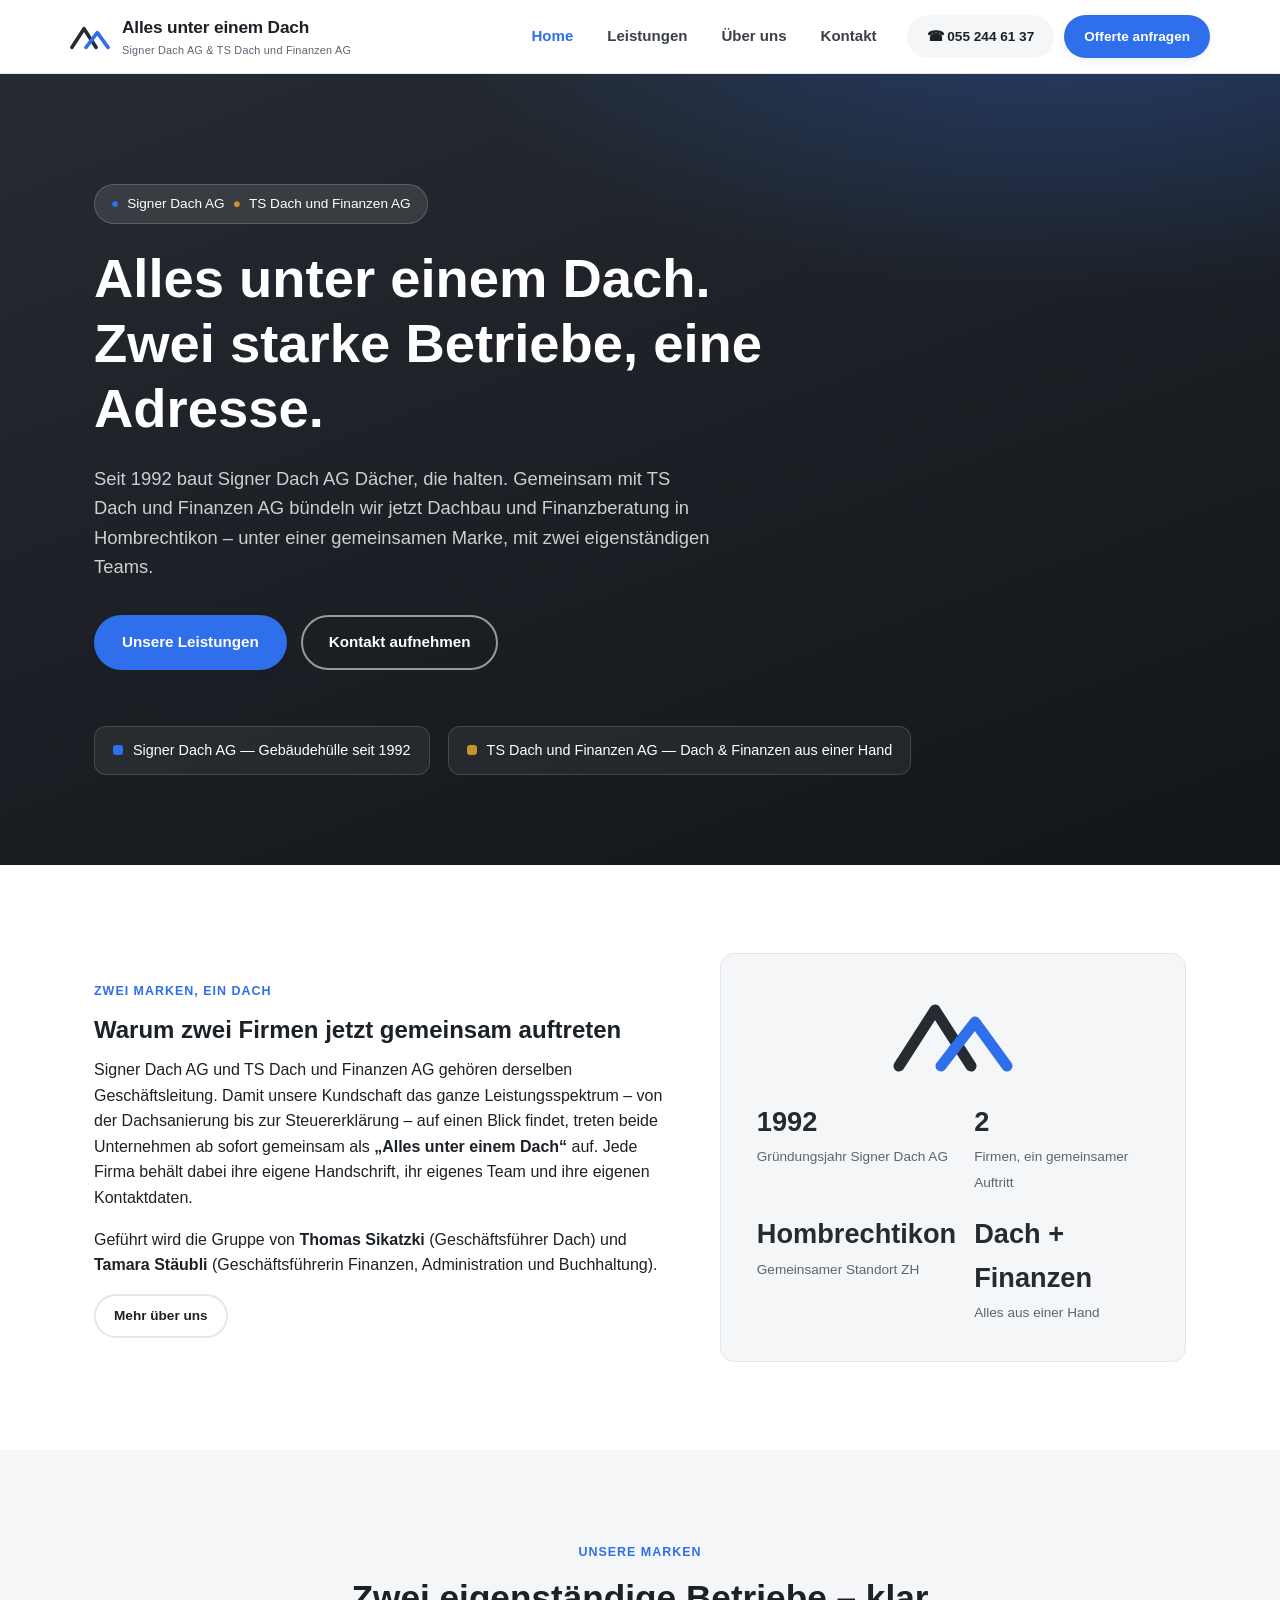
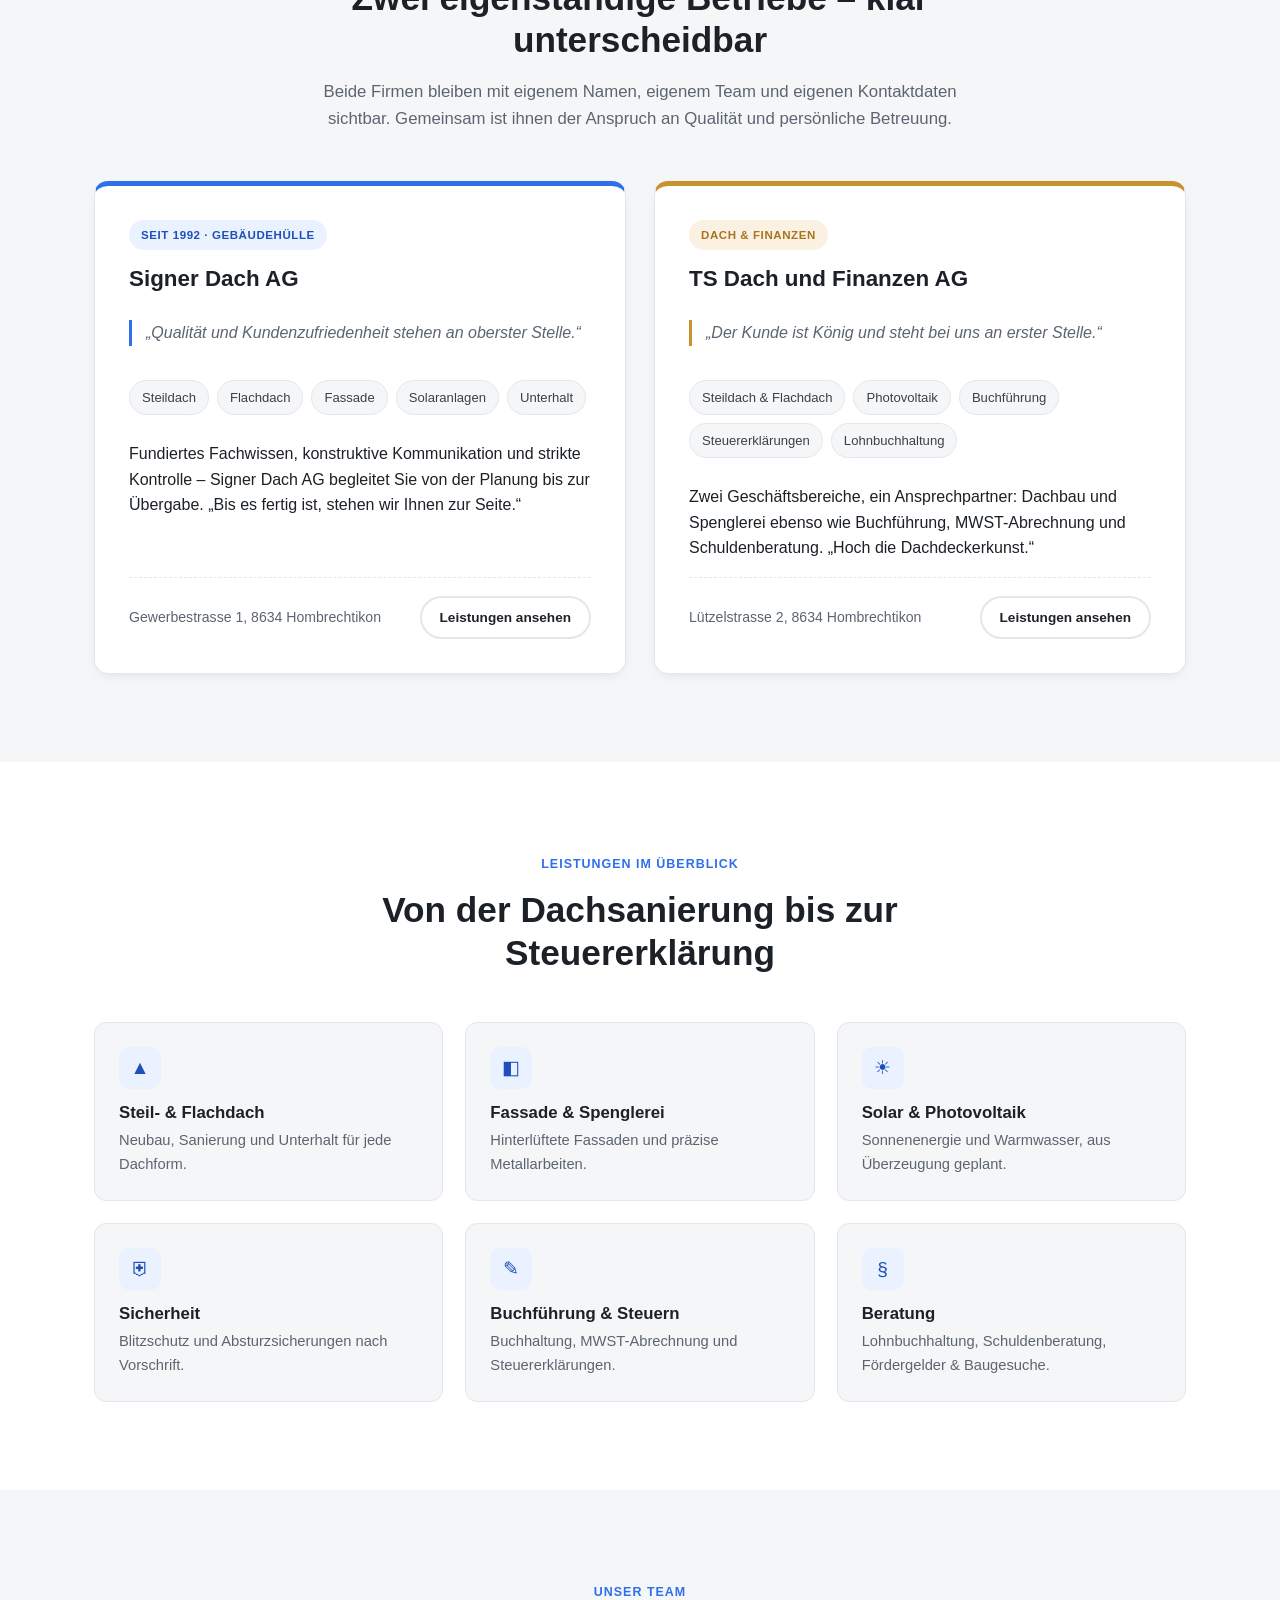
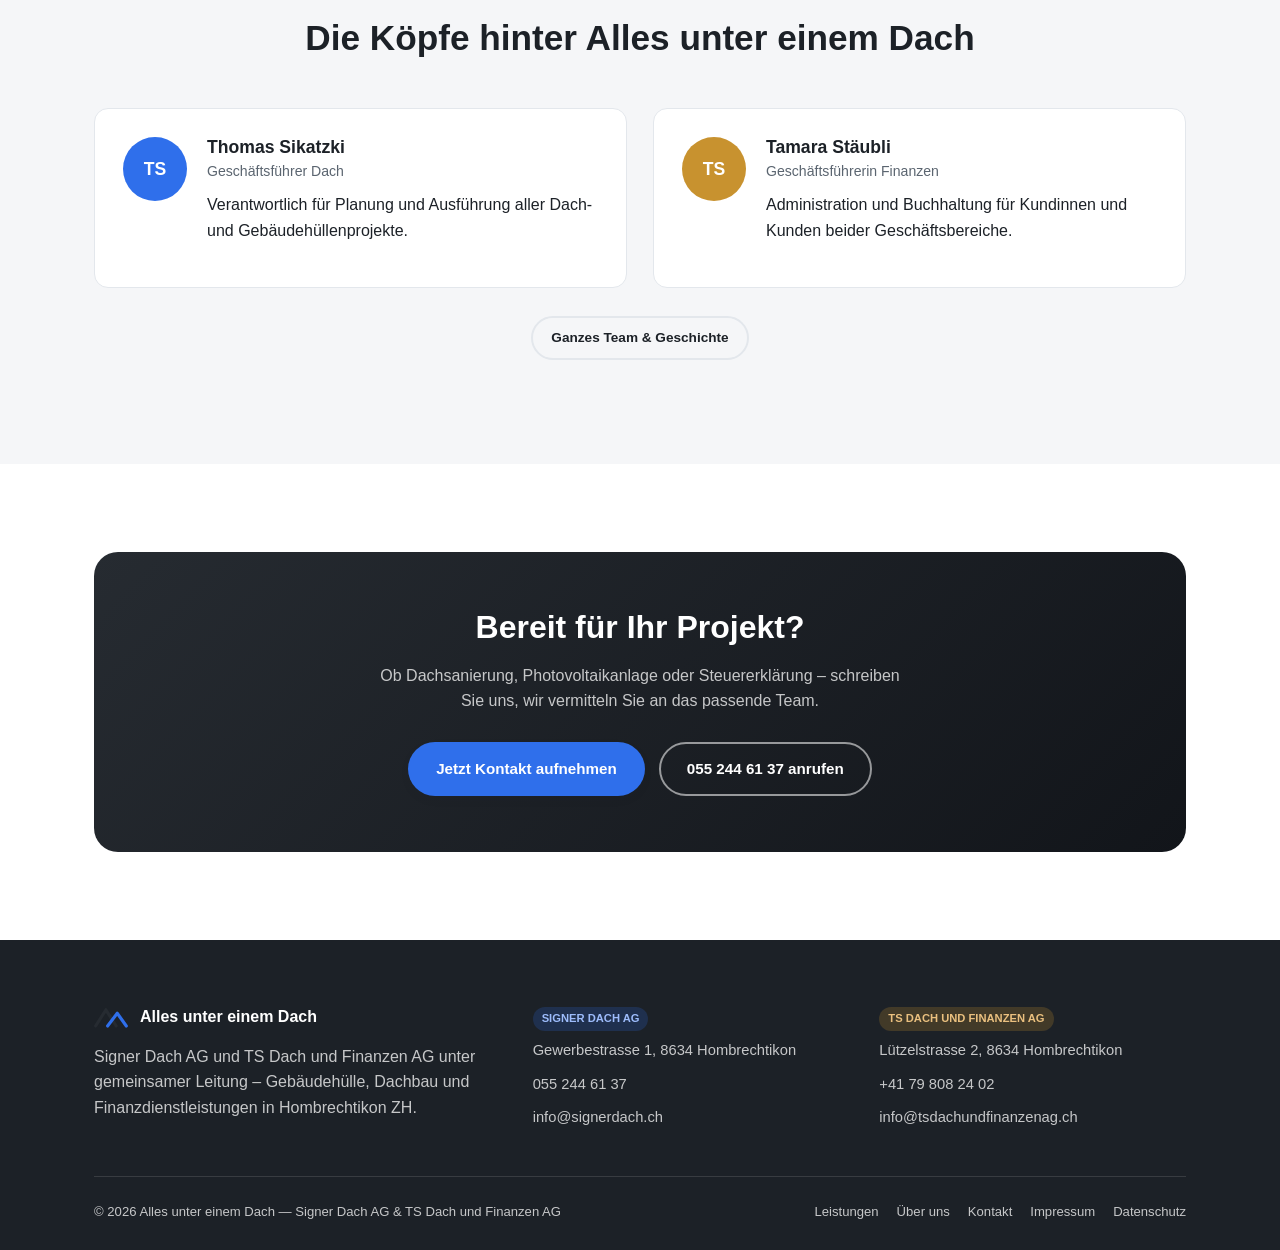
==== index.html @ af62ad4d "Initial commit: static site with Render deployment config Add render.yaml blueprint for one-click Re" ====
<!DOCTYPE html>
<html lang="de">
<head>
<meta charset="UTF-8">
<meta name="viewport" content="width=device-width, initial-scale=1.0">
<title>Alles unter einem Dach | Signer Dach AG &amp; TS Dach und Finanzen AG</title>
<meta name="description" content="Alles unter einem Dach vereint Signer Dach AG und TS Dach und Finanzen AG: Ihre Spezialisten für Gebäudehülle, Dachbau und Finanzdienstleistungen in Hombrechtikon – aus einer Hand.">
<link rel="icon" type="image/svg+xml" href="assets/logo.svg">
<link rel="stylesheet" href="css/style.css">
</head>
<body>

<header class="site-header">
  <div class="container header-inner">
    <a href="index.html" class="brand">
      <img src="assets/logo.svg" alt="Alles unter einem Dach Logo">
      <span>Alles unter einem Dach
        <small>Signer Dach AG &amp; TS Dach und Finanzen AG</small>
      </span>
    </a>
    <nav class="main-nav">
      <a href="index.html" class="active">Home</a>
      <a href="leistungen.html">Leistungen</a>
      <a href="ueber-uns.html">Über uns</a>
      <a href="kontakt.html">Kontakt</a>
    </nav>
    <div class="header-actions">
      <a href="tel:+41552446137" class="btn btn-ghost btn-sm">☎ 055 244 61 37</a>
      <a href="kontakt.html" class="btn btn-primary btn-sm">Offerte anfragen</a>
      <button class="nav-toggle" aria-label="Menü öffnen" aria-expanded="false">
        <span></span><span></span><span></span>
      </button>
    </div>
  </div>
</header>

<section class="hero">
  <div class="container">
    <div class="hero-tag"><span class="dot-blue">●</span> Signer Dach AG <span class="dot-gold">●</span> TS Dach und Finanzen AG</div>
    <h1>Alles unter einem Dach.<br>Zwei starke Betriebe, eine Adresse.</h1>
    <p class="lead">Seit 1992 baut Signer Dach AG Dächer, die halten. Gemeinsam mit TS Dach und Finanzen AG bündeln wir jetzt Dachbau und Finanzberatung in Hombrechtikon – unter einer gemeinsamen Marke, mit zwei eigenständigen Teams.</p>
    <div class="hero-actions">
      <a href="leistungen.html" class="btn btn-primary">Unsere Leistungen</a>
      <a href="kontakt.html" class="btn btn-outline">Kontakt aufnehmen</a>
    </div>
    <div class="hero-brandbar">
      <div class="chip"><span class="swatch swatch-blue"></span> Signer Dach AG — Gebäudehülle seit 1992</div>
      <div class="chip"><span class="swatch swatch-gold"></span> TS Dach und Finanzen AG — Dach &amp; Finanzen aus einer Hand</div>
    </div>
  </div>
</section>

<section>
  <div class="container">
    <div class="story">
      <div>
        <span class="eyebrow">Zwei Marken, ein Dach</span>
        <h2>Warum zwei Firmen jetzt gemeinsam auftreten</h2>
        <p>Signer Dach AG und TS Dach und Finanzen AG gehören derselben Geschäftsleitung. Damit unsere Kundschaft das ganze Leistungsspektrum – von der Dachsanierung bis zur Steuererklärung – auf einen Blick findet, treten beide Unternehmen ab sofort gemeinsam als <strong>„Alles unter einem Dach“</strong> auf. Jede Firma behält dabei ihre eigene Handschrift, ihr eigenes Team und ihre eigenen Kontaktdaten.</p>
        <p>Geführt wird die Gruppe von <strong>Thomas Sikatzki</strong> (Geschäftsführer Dach) und <strong>Tamara Stäubli</strong> (Geschäftsführerin Finanzen, Administration und Buchhaltung).</p>
        <a href="ueber-uns.html" class="btn btn-outline-dark btn-sm">Mehr über uns</a>
      </div>
      <div class="story-figure">
        <img src="assets/logo.svg" alt="" class="merge-mark">
        <div class="story-stats">
          <div class="stat"><b>1992</b><span>Gründungsjahr Signer Dach AG</span></div>
          <div class="stat"><b>2</b><span>Firmen, ein gemeinsamer Auftritt</span></div>
          <div class="stat"><b>Hombrechtikon</b><span>Gemeinsamer Standort ZH</span></div>
          <div class="stat"><b>Dach + Finanzen</b><span>Alles aus einer Hand</span></div>
        </div>
      </div>
    </div>
  </div>
</section>

<section class="bg-soft">
  <div class="container">
    <div class="section-head center">
      <span class="eyebrow">Unsere Marken</span>
      <h2>Zwei eigenständige Betriebe – klar unterscheidbar</h2>
      <p>Beide Firmen bleiben mit eigenem Namen, eigenem Team und eigenen Kontaktdaten sichtbar. Gemeinsam ist ihnen der Anspruch an Qualität und persönliche Betreuung.</p>
    </div>
    <div class="brand-grid">
      <div class="brand-card">
        <span class="badge">Seit 1992 · Gebäudehülle</span>
        <h3>Signer Dach AG</h3>
        <p class="quote">„Qualität und Kundenzufriedenheit stehen an oberster Stelle.“</p>
        <ul class="tags">
          <li>Steildach</li><li>Flachdach</li><li>Fassade</li><li>Solaranlagen</li><li>Unterhalt</li>
        </ul>
        <p>Fundiertes Fachwissen, konstruktive Kommunikation und strikte Kontrolle – Signer Dach AG begleitet Sie von der Planung bis zur Übergabe. „Bis es fertig ist, stehen wir Ihnen zur Seite.“</p>
        <div class="card-footer">
          <span>Gewerbestrasse 1, 8634 Hombrechtikon</span>
          <a href="leistungen.html#signerdach" class="btn btn-outline-dark btn-sm">Leistungen ansehen</a>
        </div>
      </div>
      <div class="brand-card gold">
        <span class="badge">Dach &amp; Finanzen</span>
        <h3>TS Dach und Finanzen AG</h3>
        <p class="quote">„Der Kunde ist König und steht bei uns an erster Stelle.“</p>
        <ul class="tags">
          <li>Steildach &amp; Flachdach</li><li>Photovoltaik</li><li>Buchführung</li><li>Steuererklärungen</li><li>Lohnbuchhaltung</li>
        </ul>
        <p>Zwei Geschäftsbereiche, ein Ansprechpartner: Dachbau und Spenglerei ebenso wie Buchführung, MWST-Abrechnung und Schuldenberatung. „Hoch die Dachdeckerkunst.“</p>
        <div class="card-footer">
          <span>Lützelstrasse 2, 8634 Hombrechtikon</span>
          <a href="leistungen.html#tsdach" class="btn btn-outline-dark btn-sm">Leistungen ansehen</a>
        </div>
      </div>
    </div>
  </div>
</section>

<section>
  <div class="container">
    <div class="section-head center">
      <span class="eyebrow">Leistungen im Überblick</span>
      <h2>Von der Dachsanierung bis zur Steuererklärung</h2>
    </div>
    <div class="service-grid">
      <div class="service-card"><div class="icon">▲</div><h4>Steil- &amp; Flachdach</h4><p>Neubau, Sanierung und Unterhalt für jede Dachform.</p></div>
      <div class="service-card"><div class="icon">◧</div><h4>Fassade &amp; Spenglerei</h4><p>Hinterlüftete Fassaden und präzise Metallarbeiten.</p></div>
      <div class="service-card"><div class="icon">☀</div><h4>Solar &amp; Photovoltaik</h4><p>Sonnenenergie und Warmwasser, aus Überzeugung geplant.</p></div>
      <div class="service-card"><div class="icon">⛨</div><h4>Sicherheit</h4><p>Blitzschutz und Absturzsicherungen nach Vorschrift.</p></div>
      <div class="service-card"><div class="icon">✎</div><h4>Buchführung &amp; Steuern</h4><p>Buchhaltung, MWST-Abrechnung und Steuererklärungen.</p></div>
      <div class="service-card"><div class="icon">§</div><h4>Beratung</h4><p>Lohnbuchhaltung, Schuldenberatung, Fördergelder &amp; Baugesuche.</p></div>
    </div>
  </div>
</section>

<section class="bg-soft">
  <div class="container">
    <div class="section-head center">
      <span class="eyebrow">Unser Team</span>
      <h2>Die Köpfe hinter Alles unter einem Dach</h2>
    </div>
    <div class="team-grid">
      <div class="team-card">
        <div class="avatar">TS</div>
        <div>
          <h4>Thomas Sikatzki</h4>
          <span class="role">Geschäftsführer Dach</span>
          <p>Verantwortlich für Planung und Ausführung aller Dach- und Gebäudehüllenprojekte.</p>
        </div>
      </div>
      <div class="team-card gold">
        <div class="avatar">TS</div>
        <div>
          <h4>Tamara Stäubli</h4>
          <span class="role">Geschäftsführerin Finanzen</span>
          <p>Administration und Buchhaltung für Kundinnen und Kunden beider Geschäftsbereiche.</p>
        </div>
      </div>
    </div>
    <p style="text-align:center; margin-top:28px;"><a href="ueber-uns.html" class="btn btn-outline-dark btn-sm">Ganzes Team &amp; Geschichte</a></p>
  </div>
</section>

<section>
  <div class="container">
    <div class="cta-band">
      <h2>Bereit für Ihr Projekt?</h2>
      <p>Ob Dachsanierung, Photovoltaikanlage oder Steuererklärung – schreiben Sie uns, wir vermitteln Sie an das passende Team.</p>
      <div class="btn-row">
        <a href="kontakt.html" class="btn btn-primary">Jetzt Kontakt aufnehmen</a>
        <a href="tel:+41552446137" class="btn btn-outline">055 244 61 37 anrufen</a>
      </div>
    </div>
  </div>
</section>

<footer class="site-footer">
  <div class="container">
    <div class="footer-grid">
      <div>
        <div class="footer-brand"><img src="assets/logo.svg" alt=""> Alles unter einem Dach</div>
        <p>Signer Dach AG und TS Dach und Finanzen AG unter gemeinsamer Leitung – Gebäudehülle, Dachbau und Finanzdienstleistungen in Hombrechtikon ZH.</p>
      </div>
      <div class="footer-col">
        <span class="tag blue">Signer Dach AG</span>
        <ul>
          <li>Gewerbestrasse 1, 8634 Hombrechtikon</li>
          <li><a href="tel:+41552446137">055 244 61 37</a></li>
          <li><a href="mailto:info@signerdach.ch">info@signerdach.ch</a></li>
        </ul>
      </div>
      <div class="footer-col">
        <span class="tag gold">TS Dach und Finanzen AG</span>
        <ul>
          <li>Lützelstrasse 2, 8634 Hombrechtikon</li>
          <li><a href="tel:+41798082402">+41 79 808 24 02</a></li>
          <li><a href="mailto:info@tsdachundfinanzenag.ch">info@tsdachundfinanzenag.ch</a></li>
        </ul>
      </div>
    </div>
    <div class="footer-bottom">
      <span>&copy; <span id="year"></span> Alles unter einem Dach — Signer Dach AG &amp; TS Dach und Finanzen AG</span>
      <ul>
        <li><a href="leistungen.html">Leistungen</a></li>
        <li><a href="ueber-uns.html">Über uns</a></li>
        <li><a href="kontakt.html">Kontakt</a></li>
        <li><a href="impressum.html">Impressum</a></li>
        <li><a href="datenschutz.html">Datenschutz</a></li>
      </ul>
    </div>
  </div>
</footer>

<script src="js/main.js"></script>
</body>
</html>
---- css/style.css ----
/* ==========================================================================
   Alles unter einem Dach – gemeinsames Stylesheet
   Marken: Signer Dach AG (Blau) · TS Dach und Finanzen AG (Gold)
   ========================================================================== */

:root {
  --ink: #1c2127;
  --charcoal: #262b31;
  --charcoal-soft: #3a4048;
  --blue: #2f6feb;
  --blue-dark: #1f4fb8;
  --blue-tint: #eaf1ff;
  --gold: #c8922f;
  --gold-dark: #a8741e;
  --gold-tint: #fbf1e2;
  --bg: #ffffff;
  --bg-soft: #f5f6f8;
  --bg-charcoal: #1c2127;
  --border: #e3e7ec;
  --muted: #5b6570;
  --muted-light: #8991a0;
  --radius: 14px;
  --shadow: 0 10px 30px -12px rgba(28, 33, 39, 0.18);
  --shadow-sm: 0 4px 14px -6px rgba(28, 33, 39, 0.15);
  --max: 1140px;
  --font: "Segoe UI", "Helvetica Neue", Arial, "Noto Sans", sans-serif;
}

* { box-sizing: border-box; }

html { scroll-behavior: smooth; }

body {
  margin: 0;
  font-family: var(--font);
  color: var(--ink);
  background: var(--bg);
  line-height: 1.6;
  -webkit-font-smoothing: antialiased;
}

img, svg { max-width: 100%; display: block; }

a { color: inherit; text-decoration: none; }

h1, h2, h3, h4 { line-height: 1.2; margin: 0 0 0.5em; font-weight: 700; }
p { margin: 0 0 1em; }
ul { margin: 0; padding: 0; list-style: none; }

.container {
  max-width: var(--max);
  margin: 0 auto;
  padding: 0 24px;
}

section { padding: 88px 0; }
@media (max-width: 720px) {
  section { padding: 56px 0; }
}

.eyebrow {
  display: inline-block;
  font-size: 0.78rem;
  font-weight: 700;
  letter-spacing: 0.08em;
  text-transform: uppercase;
  color: var(--blue);
  margin-bottom: 14px;
}

.section-head {
  max-width: 680px;
  margin-bottom: 48px;
}
.section-head.center { margin-left: auto; margin-right: auto; text-align: center; }

.section-head h2 { font-size: clamp(1.6rem, 3vw, 2.2rem); }
.section-head p { color: var(--muted); font-size: 1.05rem; }

/* ---------- Buttons ---------- */
.btn {
  display: inline-flex;
  align-items: center;
  gap: 8px;
  padding: 13px 26px;
  border-radius: 999px;
  font-weight: 600;
  font-size: 0.95rem;
  cursor: pointer;
  border: 2px solid transparent;
  transition: transform 0.15s ease, box-shadow 0.15s ease, background 0.15s ease, color 0.15s ease;
  white-space: nowrap;
}
.btn:hover { transform: translateY(-2px); }
.btn-primary { background: var(--blue); color: #fff; box-shadow: var(--shadow-sm); }
.btn-primary:hover { background: var(--blue-dark); }
.btn-gold { background: var(--gold); color: #fff; box-shadow: var(--shadow-sm); }
.btn-gold:hover { background: var(--gold-dark); }
.btn-outline { background: transparent; border-color: rgba(255,255,255,0.55); color: #fff; }
.btn-outline:hover { background: rgba(255,255,255,0.12); }
.btn-outline-dark { background: transparent; border-color: var(--border); color: var(--ink); }
.btn-outline-dark:hover { border-color: var(--blue); color: var(--blue); }
.btn-ghost { background: var(--bg-soft); color: var(--ink); }
.btn-ghost:hover { background: var(--border); }
.btn-sm { padding: 9px 18px; font-size: 0.85rem; }

/* ---------- Header ---------- */
.site-header {
  position: sticky;
  top: 0;
  z-index: 100;
  background: rgba(255,255,255,0.92);
  backdrop-filter: blur(8px);
  border-bottom: 1px solid var(--border);
}
.header-inner {
  display: flex;
  align-items: center;
  justify-content: space-between;
  padding: 14px 0;
  gap: 16px;
}
.brand {
  display: flex;
  align-items: center;
  gap: 12px;
  font-weight: 800;
  font-size: 1.08rem;
  letter-spacing: -0.01em;
  min-width: 0;
  flex: 1 1 auto;
}
.brand img { width: 40px; height: auto; flex-shrink: 0; }
.brand > span { min-width: 0; white-space: nowrap; overflow: hidden; text-overflow: ellipsis; }
.brand small {
  display: block;
  font-weight: 500;
  font-size: 0.68rem;
  color: var(--muted);
  letter-spacing: 0.02em;
  white-space: nowrap;
  overflow: hidden;
  text-overflow: ellipsis;
}

.main-nav {
  display: flex;
  align-items: center;
  gap: 6px;
}
.main-nav a {
  padding: 10px 14px;
  border-radius: 8px;
  font-weight: 600;
  font-size: 0.94rem;
  color: var(--charcoal-soft);
  transition: background 0.15s ease, color 0.15s ease;
}
.main-nav a:hover { background: var(--bg-soft); color: var(--ink); }
.main-nav a.active { color: var(--blue); }

.header-actions { display: flex; align-items: center; gap: 10px; }
.nav-toggle {
  display: none;
  flex-direction: column;
  gap: 4px;
  background: none;
  border: none;
  cursor: pointer;
  padding: 8px;
}
.nav-toggle span { width: 22px; height: 2px; background: var(--ink); border-radius: 2px; }

@media (max-width: 900px) {
  .main-nav {
    position: absolute;
    top: 100%; left: 0; right: 0;
    background: #fff;
    flex-direction: column;
    align-items: stretch;
    padding: 10px 20px 18px;
    border-bottom: 1px solid var(--border);
    box-shadow: var(--shadow);
    display: none;
  }
  .main-nav.open { display: flex; }
  .main-nav a { padding: 12px 8px; }
  .nav-toggle { display: flex; }
}

@media (max-width: 640px) {
  .brand small { display: none; }
  .header-actions a.btn-ghost { display: none; }
}

@media (max-width: 460px) {
  .header-actions a.btn-primary { display: none; }
}

/* ---------- Hero ---------- */
.hero {
  background:
    radial-gradient(1100px 500px at 85% -10%, rgba(47,111,235,0.35), transparent 60%),
    linear-gradient(160deg, var(--charcoal), #12151a);
  color: #fff;
  padding: 110px 0 90px;
  position: relative;
  overflow: hidden;
}
.hero .container { position: relative; z-index: 1; }
.hero-tag {
  display: inline-flex;
  align-items: center;
  gap: 8px;
  background: rgba(255,255,255,0.1);
  border: 1px solid rgba(255,255,255,0.18);
  padding: 8px 16px;
  border-radius: 999px;
  font-size: 0.85rem;
  margin-bottom: 22px;
}
.hero-tag .dot-blue { color: var(--blue); }
.hero-tag .dot-gold { color: var(--gold); }
.hero h1 {
  font-size: clamp(2.2rem, 5vw, 3.4rem);
  max-width: 780px;
  margin-bottom: 22px;
}
.hero p.lead {
  font-size: 1.15rem;
  color: rgba(255,255,255,0.78);
  max-width: 620px;
  margin-bottom: 34px;
}
.hero-actions { display: flex; gap: 14px; flex-wrap: wrap; margin-bottom: 56px; }

.hero-brandbar {
  display: flex;
  gap: 18px;
  flex-wrap: wrap;
}
.hero-brandbar .chip {
  display: flex;
  align-items: center;
  gap: 10px;
  background: rgba(255,255,255,0.06);
  border: 1px solid rgba(255,255,255,0.14);
  padding: 12px 18px;
  border-radius: 12px;
  font-size: 0.9rem;
}
.hero-brandbar .swatch { width: 10px; height: 10px; border-radius: 3px; }
.swatch-blue { background: var(--blue); }
.swatch-gold { background: var(--gold); }

/* ---------- Intro / Story ---------- */
.story {
  display: grid;
  grid-template-columns: 1.1fr 0.9fr;
  gap: 56px;
  align-items: center;
}
@media (max-width: 860px) { .story { grid-template-columns: 1fr; } }
.story-figure {
  background: var(--bg-soft);
  border-radius: var(--radius);
  padding: 36px;
  border: 1px solid var(--border);
}
.story-figure .merge-mark { width: 120px; margin: 0 auto 20px; }
.story-stats {
  display: grid;
  grid-template-columns: 1fr 1fr;
  gap: 18px;
  margin-top: 8px;
}
.stat b { display: block; font-size: 1.7rem; color: var(--charcoal); }
.stat span { font-size: 0.85rem; color: var(--muted); }

/* ---------- Brand cards ---------- */
.brand-grid {
  display: grid;
  grid-template-columns: 1fr 1fr;
  gap: 28px;
}
@media (max-width: 860px) { .brand-grid { grid-template-columns: 1fr; } }

.brand-card {
  border: 1px solid var(--border);
  border-radius: var(--radius);
  padding: 34px;
  background: #fff;
  box-shadow: var(--shadow-sm);
  border-top: 5px solid var(--blue);
  display: flex;
  flex-direction: column;
  height: 100%;
}
.brand-card.gold { border-top-color: var(--gold); }
.brand-card .badge {
  display: inline-block;
  align-self: flex-start;
  font-size: 0.72rem;
  font-weight: 700;
  letter-spacing: 0.05em;
  text-transform: uppercase;
  padding: 6px 12px;
  border-radius: 999px;
  background: var(--blue-tint);
  color: var(--blue-dark);
  margin-bottom: 16px;
}
.brand-card.gold .badge { background: var(--gold-tint); color: var(--gold-dark); }
.brand-card h3 { font-size: 1.4rem; }
.brand-card .quote {
  font-style: italic;
  color: var(--muted);
  border-left: 3px solid var(--blue);
  padding-left: 14px;
  margin: 16px 0;
}
.brand-card.gold .quote { border-left-color: var(--gold); }
.brand-card ul.tags {
  display: flex;
  flex-wrap: wrap;
  gap: 8px;
  margin: 18px 0 26px;
}
.brand-card ul.tags li {
  background: var(--bg-soft);
  border: 1px solid var(--border);
  padding: 6px 12px;
  border-radius: 999px;
  font-size: 0.82rem;
  color: var(--charcoal-soft);
}
.brand-card .card-footer {
  margin-top: auto;
  display: flex;
  align-items: center;
  justify-content: space-between;
  flex-wrap: wrap;
  gap: 10px;
  padding-top: 18px;
  border-top: 1px dashed var(--border);
  font-size: 0.88rem;
  color: var(--muted);
}

/* ---------- Services ---------- */
.service-grid {
  display: grid;
  grid-template-columns: repeat(3, 1fr);
  gap: 22px;
}
@media (max-width: 900px) { .service-grid { grid-template-columns: repeat(2, 1fr); } }
@media (max-width: 600px) { .service-grid { grid-template-columns: 1fr; } }

.service-card {
  background: var(--bg-soft);
  border: 1px solid var(--border);
  border-radius: 12px;
  padding: 24px;
  transition: transform 0.15s ease, box-shadow 0.15s ease, border-color 0.15s ease;
}
.service-card:hover { transform: translateY(-3px); box-shadow: var(--shadow-sm); border-color: var(--blue); }
.service-card .icon {
  width: 42px; height: 42px;
  border-radius: 10px;
  display: flex; align-items: center; justify-content: center;
  background: var(--blue-tint);
  color: var(--blue-dark);
  margin-bottom: 14px;
  font-size: 1.2rem;
}
.service-grid.gold .service-card:hover { border-color: var(--gold); }
.service-grid.gold .service-card .icon { background: var(--gold-tint); color: var(--gold-dark); }
.service-card h4 { font-size: 1.05rem; margin-bottom: 6px; }
.service-card p { color: var(--muted); font-size: 0.92rem; margin: 0; }

/* ---------- Brand section wrapper (Leistungen page) ---------- */
.brand-section { border-top: 1px solid var(--border); }
.brand-banner {
  display: flex;
  align-items: center;
  justify-content: space-between;
  flex-wrap: wrap;
  gap: 20px;
  padding: 22px 28px;
  border-radius: var(--radius);
  margin-bottom: 44px;
  background: var(--blue-tint);
}
.brand-banner.gold { background: var(--gold-tint); }
.brand-banner .name { font-size: 1.3rem; font-weight: 800; }
.brand-banner .name span { display:block; font-weight: 500; font-size: 0.85rem; color: var(--muted); }

.subhead {
  font-size: 1.05rem;
  font-weight: 700;
  margin: 44px 0 18px;
  display: flex;
  align-items: center;
  gap: 10px;
}
.subhead::before {
  content: "";
  width: 22px; height: 3px; border-radius: 2px;
  background: var(--blue);
}
.gold-block .subhead::before { background: var(--gold); }

/* ---------- Team ---------- */
.team-grid {
  display: grid;
  grid-template-columns: repeat(2, 1fr);
  gap: 26px;
}
@media (max-width: 700px) { .team-grid { grid-template-columns: 1fr; } }
.team-card {
  display: flex;
  gap: 20px;
  align-items: flex-start;
  padding: 28px;
  border: 1px solid var(--border);
  border-radius: var(--radius);
  background: #fff;
}
.avatar {
  width: 64px; height: 64px;
  border-radius: 50%;
  display: flex; align-items: center; justify-content: center;
  font-weight: 800;
  color: #fff;
  font-size: 1.1rem;
  flex-shrink: 0;
  background: var(--blue);
}
.team-card.gold .avatar { background: var(--gold); }
.team-card h4 { margin-bottom: 2px; font-size: 1.1rem; }
.team-card .role { color: var(--muted); font-size: 0.88rem; margin-bottom: 10px; display:block; }
.team-card .companies { display: flex; gap: 8px; flex-wrap: wrap; margin-top: 12px; }
.team-card .companies span {
  font-size: 0.75rem;
  padding: 4px 10px;
  border-radius: 999px;
  background: var(--bg-soft);
  border: 1px solid var(--border);
  color: var(--muted);
}

/* ---------- Values ---------- */
.value-grid {
  display: grid;
  grid-template-columns: repeat(4, 1fr);
  gap: 20px;
}
@media (max-width: 900px) { .value-grid { grid-template-columns: repeat(2, 1fr); } }
@media (max-width: 520px) { .value-grid { grid-template-columns: 1fr; } }
.value-item { text-align: center; padding: 8px; }
.value-item .num {
  width: 46px; height: 46px; border-radius: 50%;
  background: var(--charcoal);
  color: #fff;
  display: flex; align-items: center; justify-content: center;
  font-weight: 700;
  margin: 0 auto 14px;
}
.value-item h4 { font-size: 1rem; }
.value-item p { color: var(--muted); font-size: 0.88rem; }

/* ---------- Contact cards ---------- */
.contact-grid {
  display: grid;
  grid-template-columns: 1fr 1fr;
  gap: 26px;
  margin-bottom: 56px;
}
@media (max-width: 800px) { .contact-grid { grid-template-columns: 1fr; } }
.contact-card {
  border: 1px solid var(--border);
  border-radius: var(--radius);
  padding: 30px;
  border-top: 5px solid var(--blue);
}
.contact-card.gold { border-top-color: var(--gold); }
.contact-card h3 { font-size: 1.2rem; }
.contact-card dl { margin: 18px 0 0; }
.contact-card dt { font-size: 0.75rem; text-transform: uppercase; letter-spacing: 0.04em; color: var(--muted-light); margin-top: 14px; }
.contact-card dd { margin: 2px 0 0; font-weight: 600; }
.contact-card dd a:hover { color: var(--blue); }
.contact-card.gold dd a:hover { color: var(--gold-dark); }

.form-wrap {
  background: var(--bg-soft);
  border: 1px solid var(--border);
  border-radius: var(--radius);
  padding: 40px;
}
@media (max-width: 600px) { .form-wrap { padding: 24px; } }
.form-grid {
  display: grid;
  grid-template-columns: 1fr 1fr;
  gap: 18px;
}
@media (max-width: 640px) { .form-grid { grid-template-columns: 1fr; } }
.field { display: flex; flex-direction: column; gap: 6px; }
.field.full { grid-column: 1 / -1; }
.field label { font-size: 0.85rem; font-weight: 600; color: var(--charcoal-soft); }
.field input, .field select, .field textarea {
  padding: 12px 14px;
  border: 1px solid var(--border);
  border-radius: 9px;
  font-family: inherit;
  font-size: 0.95rem;
  background: #fff;
  color: var(--ink);
}
.field input:focus, .field select:focus, .field textarea:focus {
  outline: none;
  border-color: var(--blue);
  box-shadow: 0 0 0 3px var(--blue-tint);
}
.field.checkbox { flex-direction: row; align-items: flex-start; gap: 10px; }
.field.checkbox input { margin-top: 4px; }
.field.checkbox label { font-weight: 500; color: var(--muted); font-size: 0.86rem; }
.form-note { font-size: 0.8rem; color: var(--muted-light); margin-top: 14px; }
.form-success {
  display: none;
  background: var(--blue-tint);
  color: var(--blue-dark);
  border-radius: 9px;
  padding: 14px 16px;
  font-size: 0.9rem;
  margin-top: 16px;
}
.form-success.show { display: block; }

/* ---------- CTA band ---------- */
.cta-band {
  background: linear-gradient(135deg, var(--charcoal), #12151a);
  color: #fff;
  border-radius: 24px;
  padding: 56px;
  text-align: center;
}
@media (max-width: 600px) { .cta-band { padding: 36px 22px; border-radius: 16px; } }
.cta-band h2 { font-size: clamp(1.5rem, 3vw, 2rem); }
.cta-band p { color: rgba(255,255,255,0.75); max-width: 520px; margin: 0 auto 28px; }
.cta-band .btn-row { display: flex; gap: 14px; justify-content: center; flex-wrap: wrap; }

.bg-soft { background: var(--bg-soft); }

/* ---------- Footer ---------- */
.site-footer {
  background: var(--bg-charcoal);
  color: rgba(255,255,255,0.75);
  padding: 64px 0 28px;
}
.footer-grid {
  display: grid;
  grid-template-columns: 1.3fr 1fr 1fr;
  gap: 40px;
  padding-bottom: 36px;
  border-bottom: 1px solid rgba(255,255,255,0.12);
}
@media (max-width: 800px) { .footer-grid { grid-template-columns: 1fr 1fr; } }
@media (max-width: 560px) { .footer-grid { grid-template-columns: 1fr; } }
.footer-brand { display: flex; align-items: center; gap: 12px; font-weight: 800; color: #fff; margin-bottom: 14px; }
.footer-brand img { width: 34px; }
.footer-col h5 { color: #fff; font-size: 0.85rem; text-transform: uppercase; letter-spacing: 0.06em; margin-bottom: 16px; }
.footer-col ul li { margin-bottom: 10px; font-size: 0.92rem; }
.footer-col ul li a:hover { color: #fff; }
.footer-col .tag {
  display: inline-block;
  font-size: 0.7rem;
  font-weight: 700;
  text-transform: uppercase;
  padding: 3px 9px;
  border-radius: 999px;
  margin-bottom: 8px;
}
.footer-col .tag.blue { background: rgba(47,111,235,0.2); color: #9dbcfb; }
.footer-col .tag.gold { background: rgba(200,146,47,0.22); color: #eac07f; }
.footer-bottom {
  display: flex;
  justify-content: space-between;
  align-items: center;
  flex-wrap: wrap;
  gap: 12px;
  padding-top: 24px;
  font-size: 0.82rem;
}
.footer-bottom ul { display: flex; gap: 18px; flex-wrap: wrap; }
.footer-bottom ul li a:hover { color: #fff; }

/* ---------- Legal pages ---------- */
.legal h2 { margin-top: 40px; font-size: 1.15rem; }
.legal p, .legal li { color: var(--muted); }
.legal ul { list-style: disc; padding-left: 22px; margin-bottom: 1em; }
.legal ul li { margin-bottom: 6px; }

/* ---------- Placeholder note ---------- */
.fillin {
  background: var(--gold-tint);
  color: var(--gold-dark);
  padding: 2px 6px;
  border-radius: 4px;
  font-size: 0.9em;
}
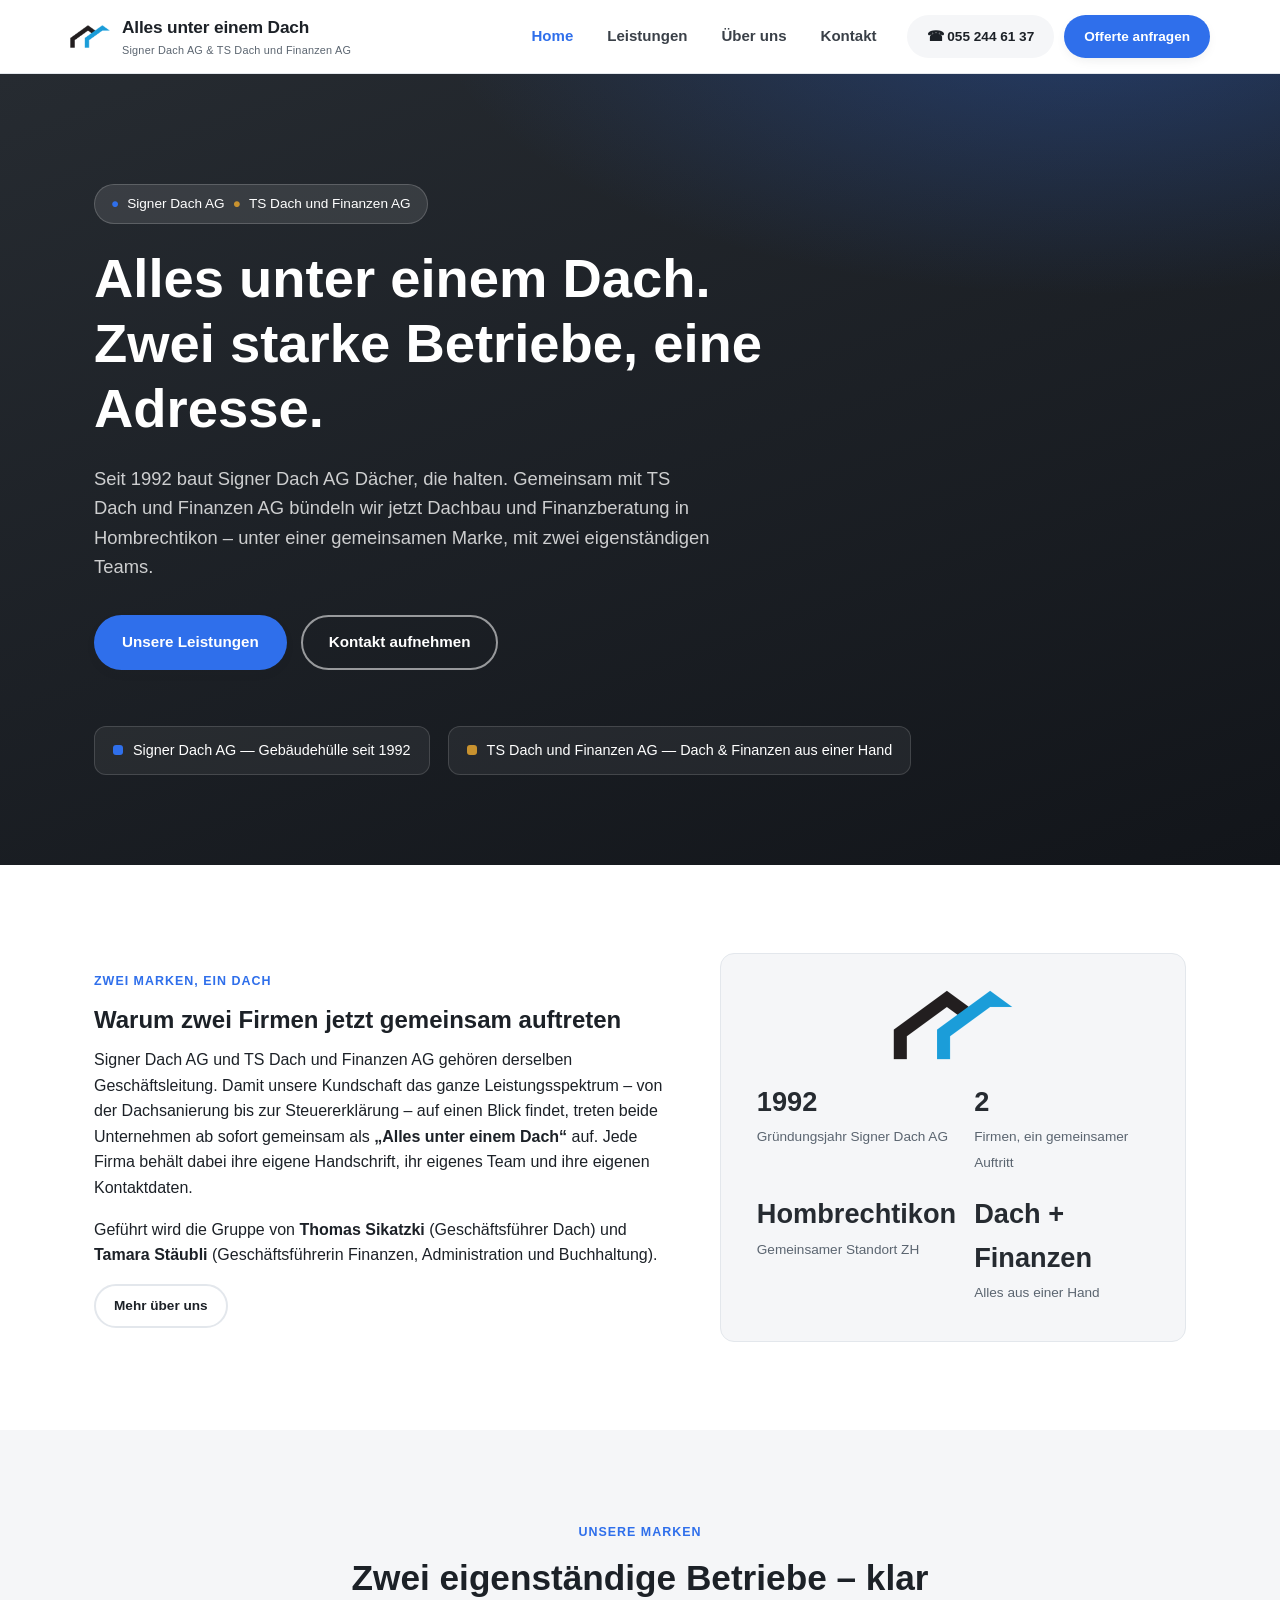
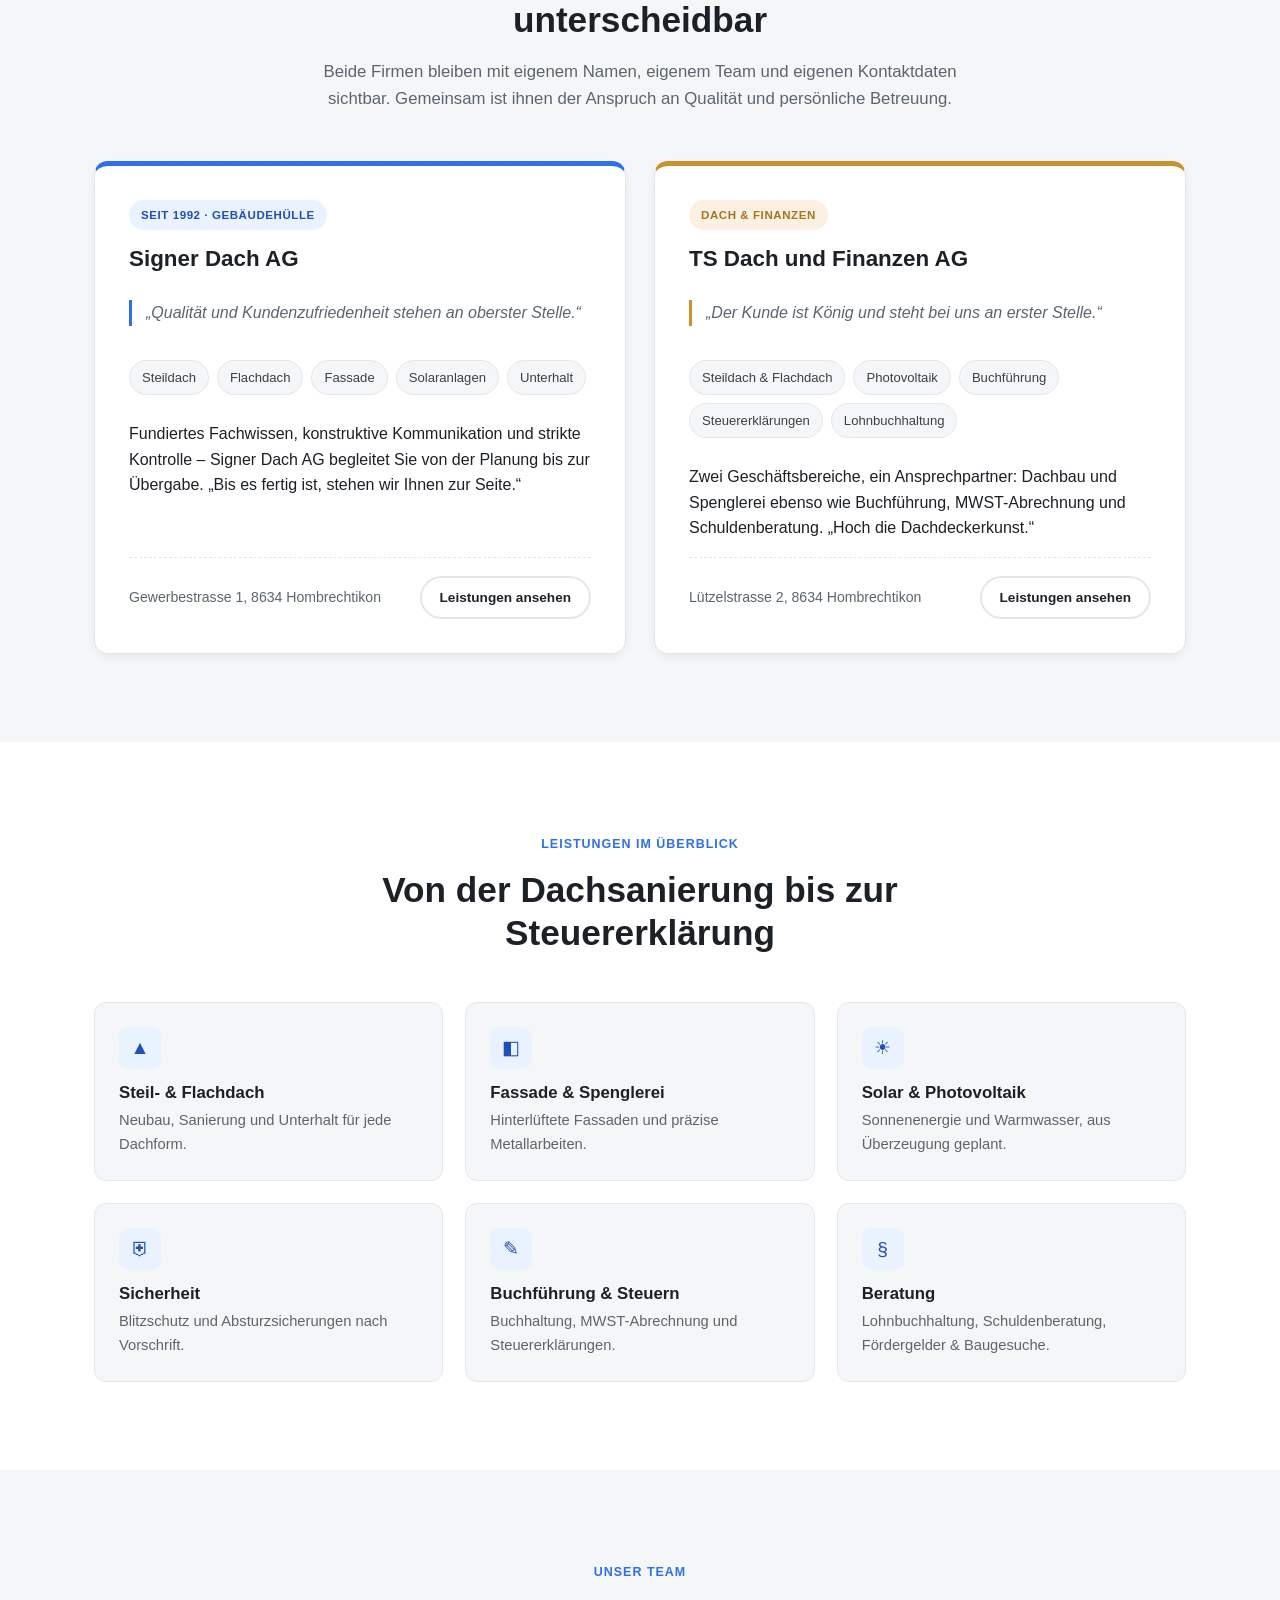
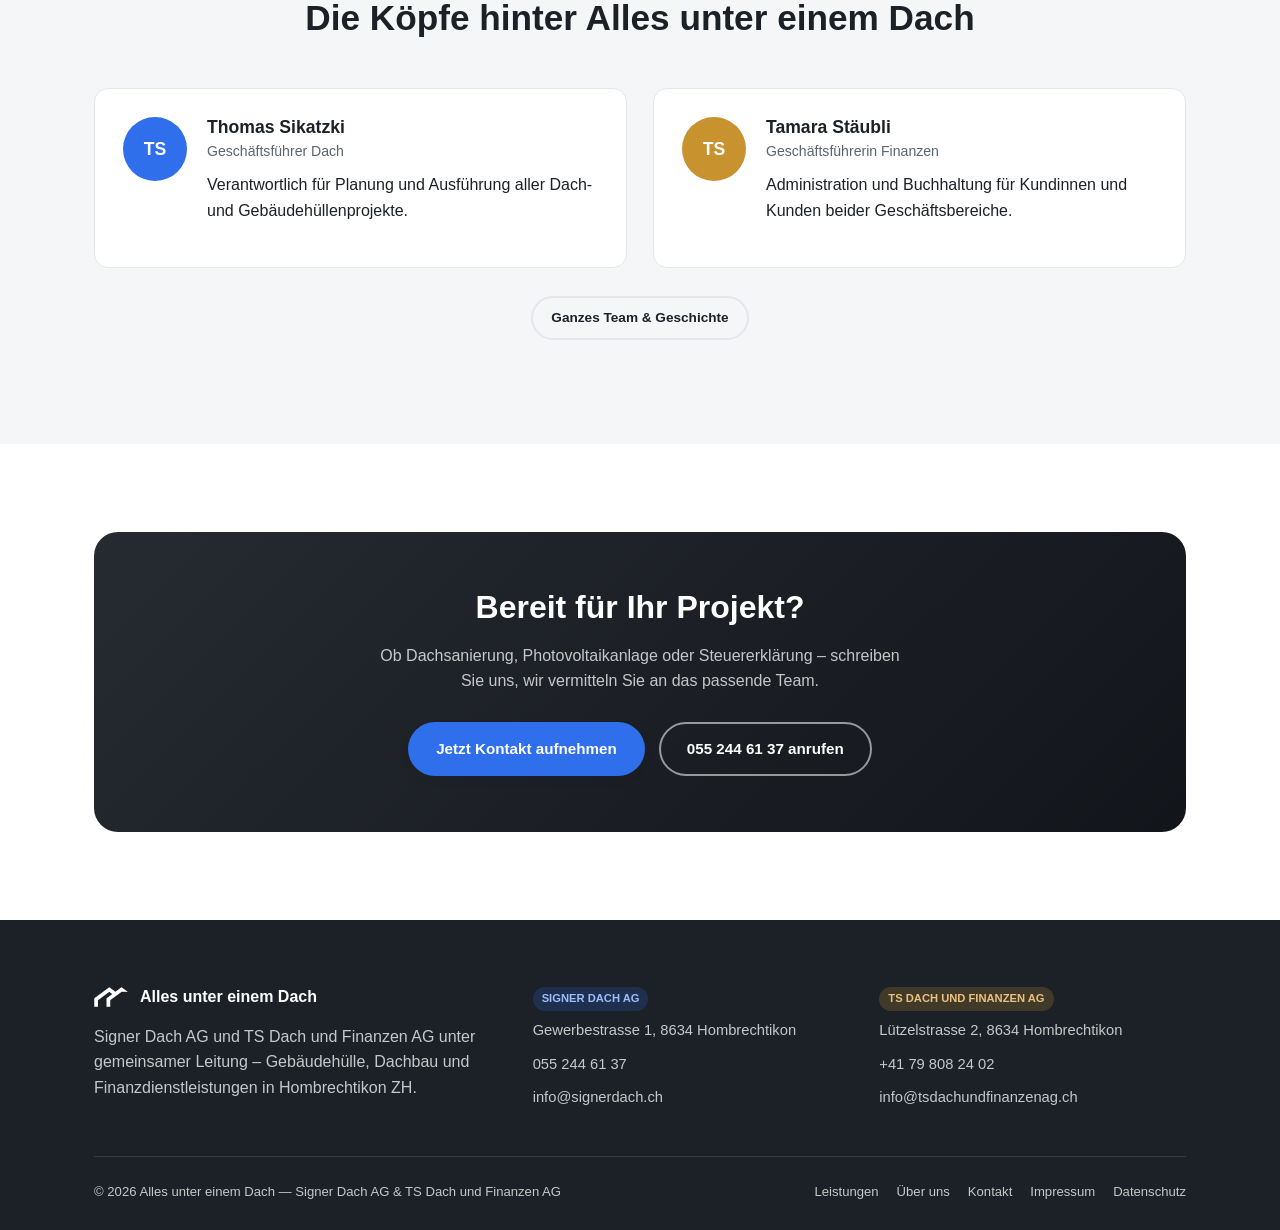
==== commit 2bc6376a: "Add proper square favicon and white logo for dark backgrounds Browser tabs were showing the wide 480" ====
--- a/index.html
+++ b/index.html
@@ -5,7 +5,8 @@
 <meta name="viewport" content="width=device-width, initial-scale=1.0">
 <title>Alles unter einem Dach | Signer Dach AG &amp; TS Dach und Finanzen AG</title>
 <meta name="description" content="Alles unter einem Dach vereint Signer Dach AG und TS Dach und Finanzen AG: Ihre Spezialisten für Gebäudehülle, Dachbau und Finanzdienstleistungen in Hombrechtikon – aus einer Hand.">
-<link rel="icon" type="image/svg+xml" href="assets/logo.svg">
+<link rel="icon" href="assets/favicon.ico" sizes="any">
+<link rel="icon" type="image/svg+xml" href="assets/favicon.svg">
 <link rel="stylesheet" href="css/style.css">
 </head>
 <body>
@@ -173,7 +174,7 @@
   <div class="container">
     <div class="footer-grid">
       <div>
-        <div class="footer-brand"><img src="assets/logo.svg" alt=""> Alles unter einem Dach</div>
+        <div class="footer-brand"><img src="assets/logo-white.svg" alt=""> Alles unter einem Dach</div>
         <p>Signer Dach AG und TS Dach und Finanzen AG unter gemeinsamer Leitung – Gebäudehülle, Dachbau und Finanzdienstleistungen in Hombrechtikon ZH.</p>
       </div>
       <div class="footer-col">
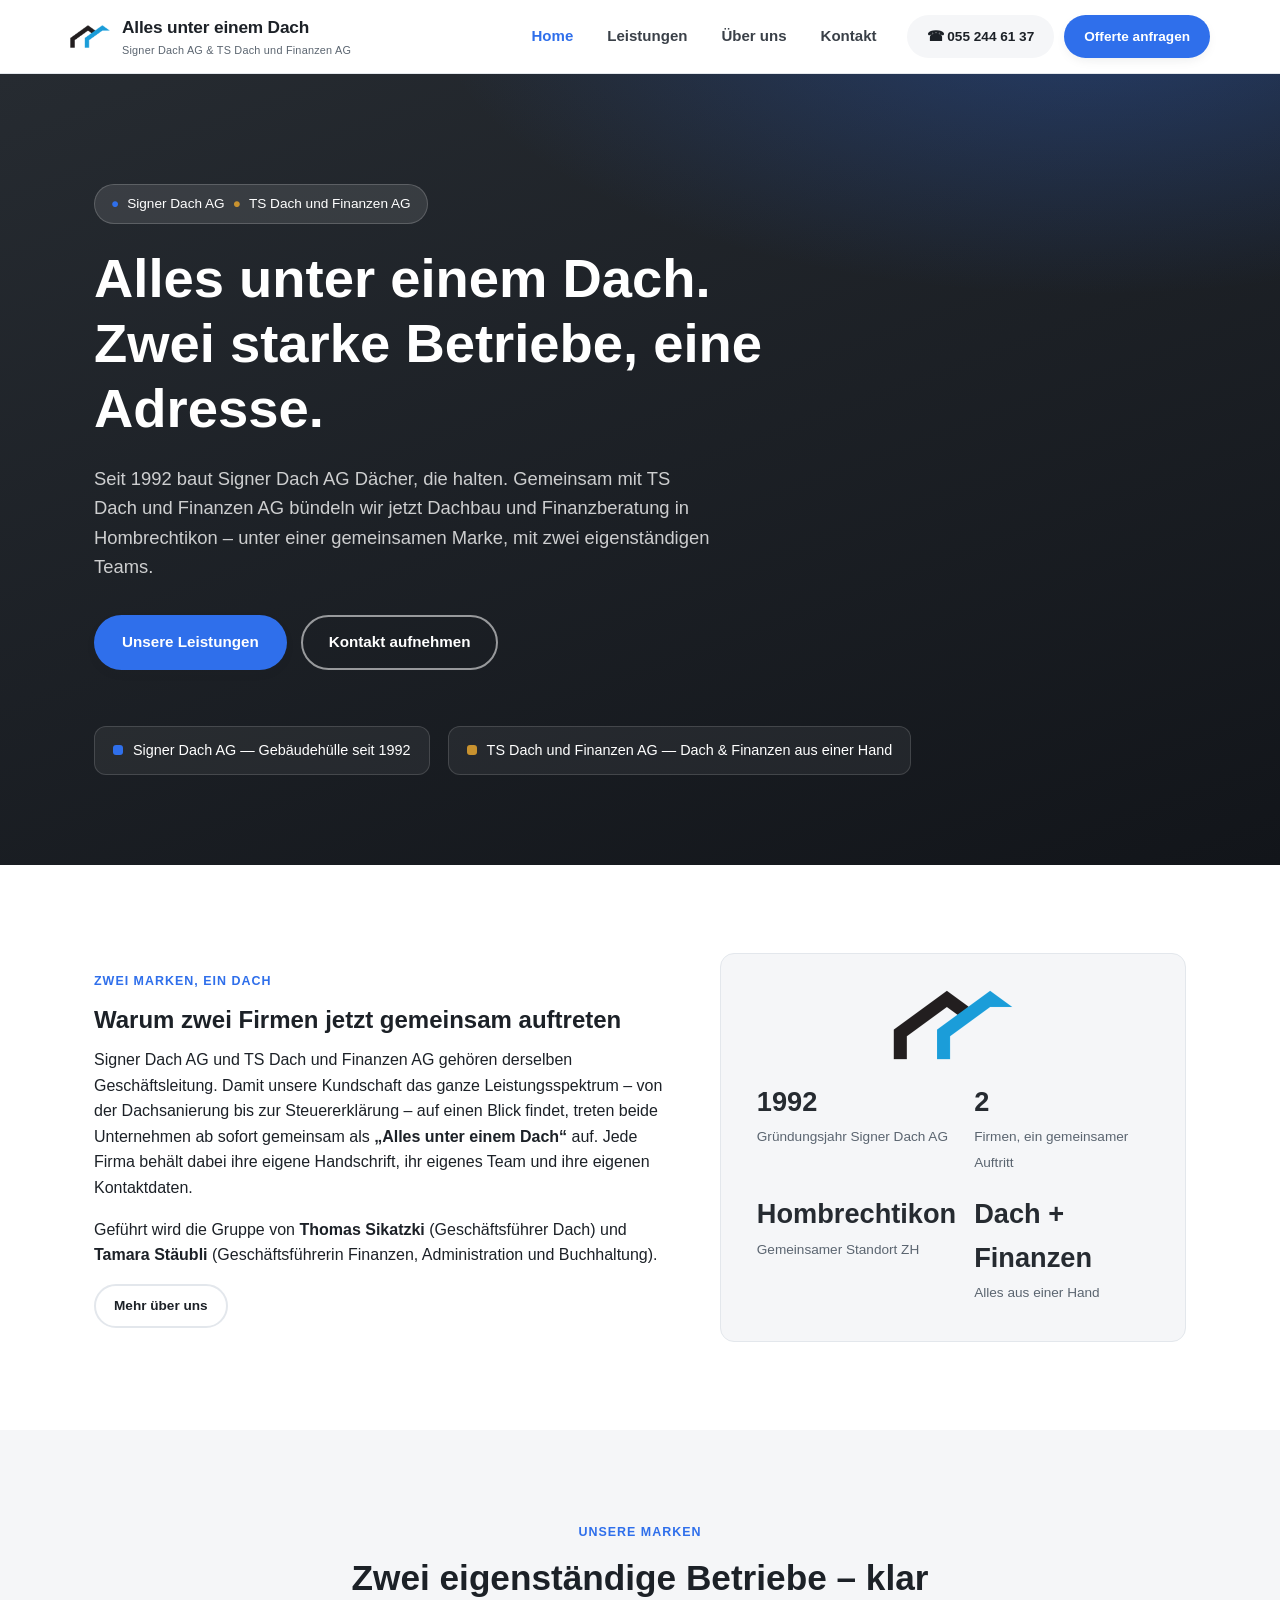
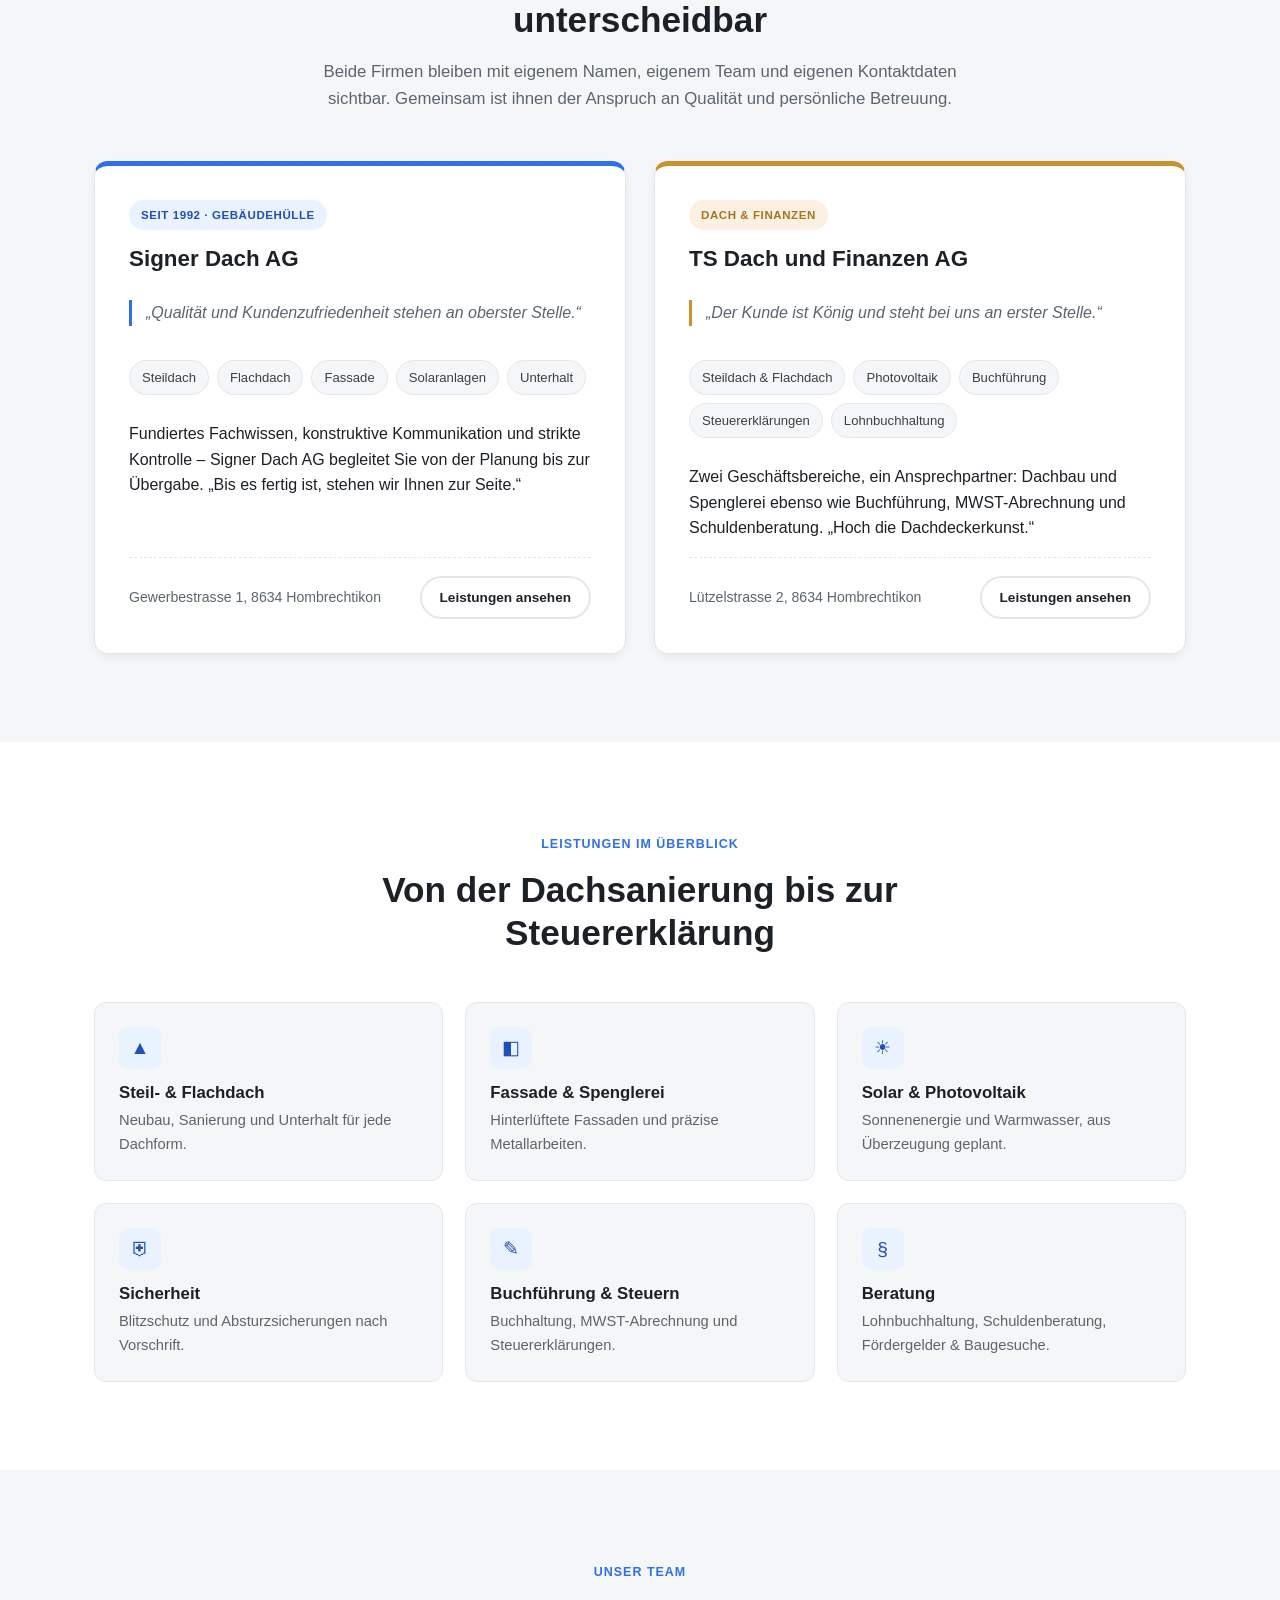
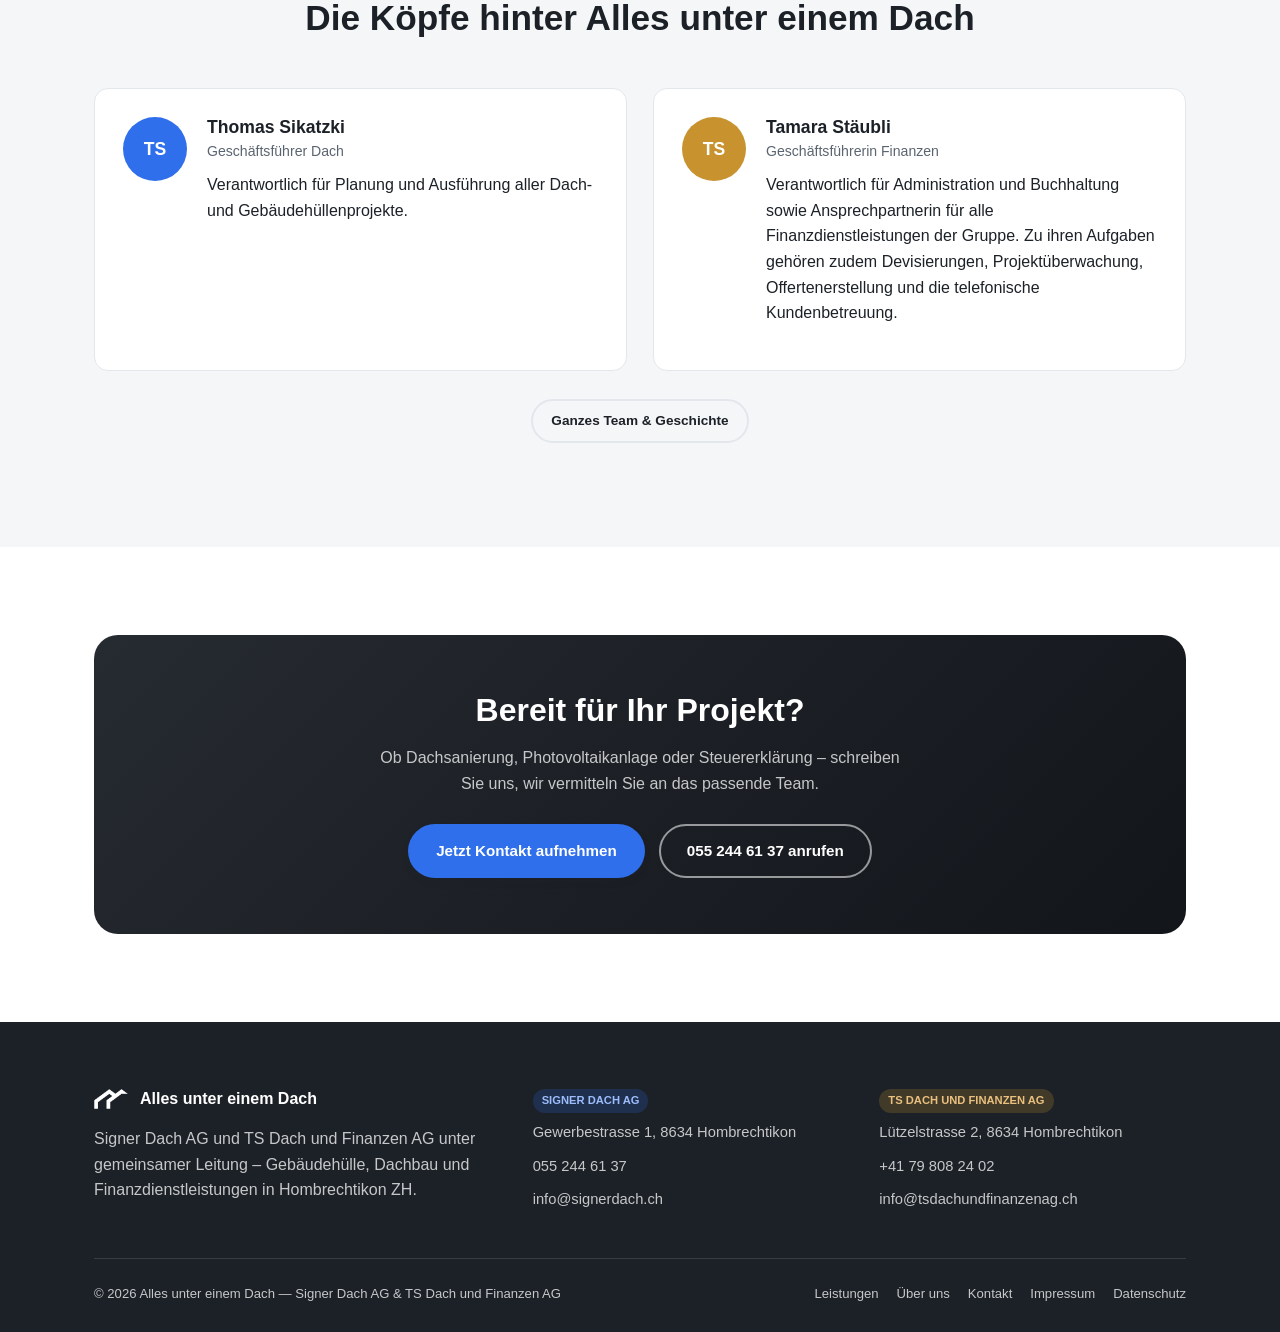
==== commit 99180e0c: "Update Tamara Stäubli's role description and enable auto-deploy on commit Co-Authored-By: Claude Opu" ====
--- a/index.html
+++ b/index.html
@@ -149,7 +149,7 @@
         <div>
           <h4>Tamara Stäubli</h4>
           <span class="role">Geschäftsführerin Finanzen</span>
-          <p>Administration und Buchhaltung für Kundinnen und Kunden beider Geschäftsbereiche.</p>
+          <p>Verantwortlich für Administration und Buchhaltung sowie Ansprechpartnerin für alle Finanzdienstleistungen der Gruppe. Zu ihren Aufgaben gehören zudem Devisierungen, Projektüberwachung, Offertenerstellung und die telefonische Kundenbetreuung.</p>
         </div>
       </div>
     </div>
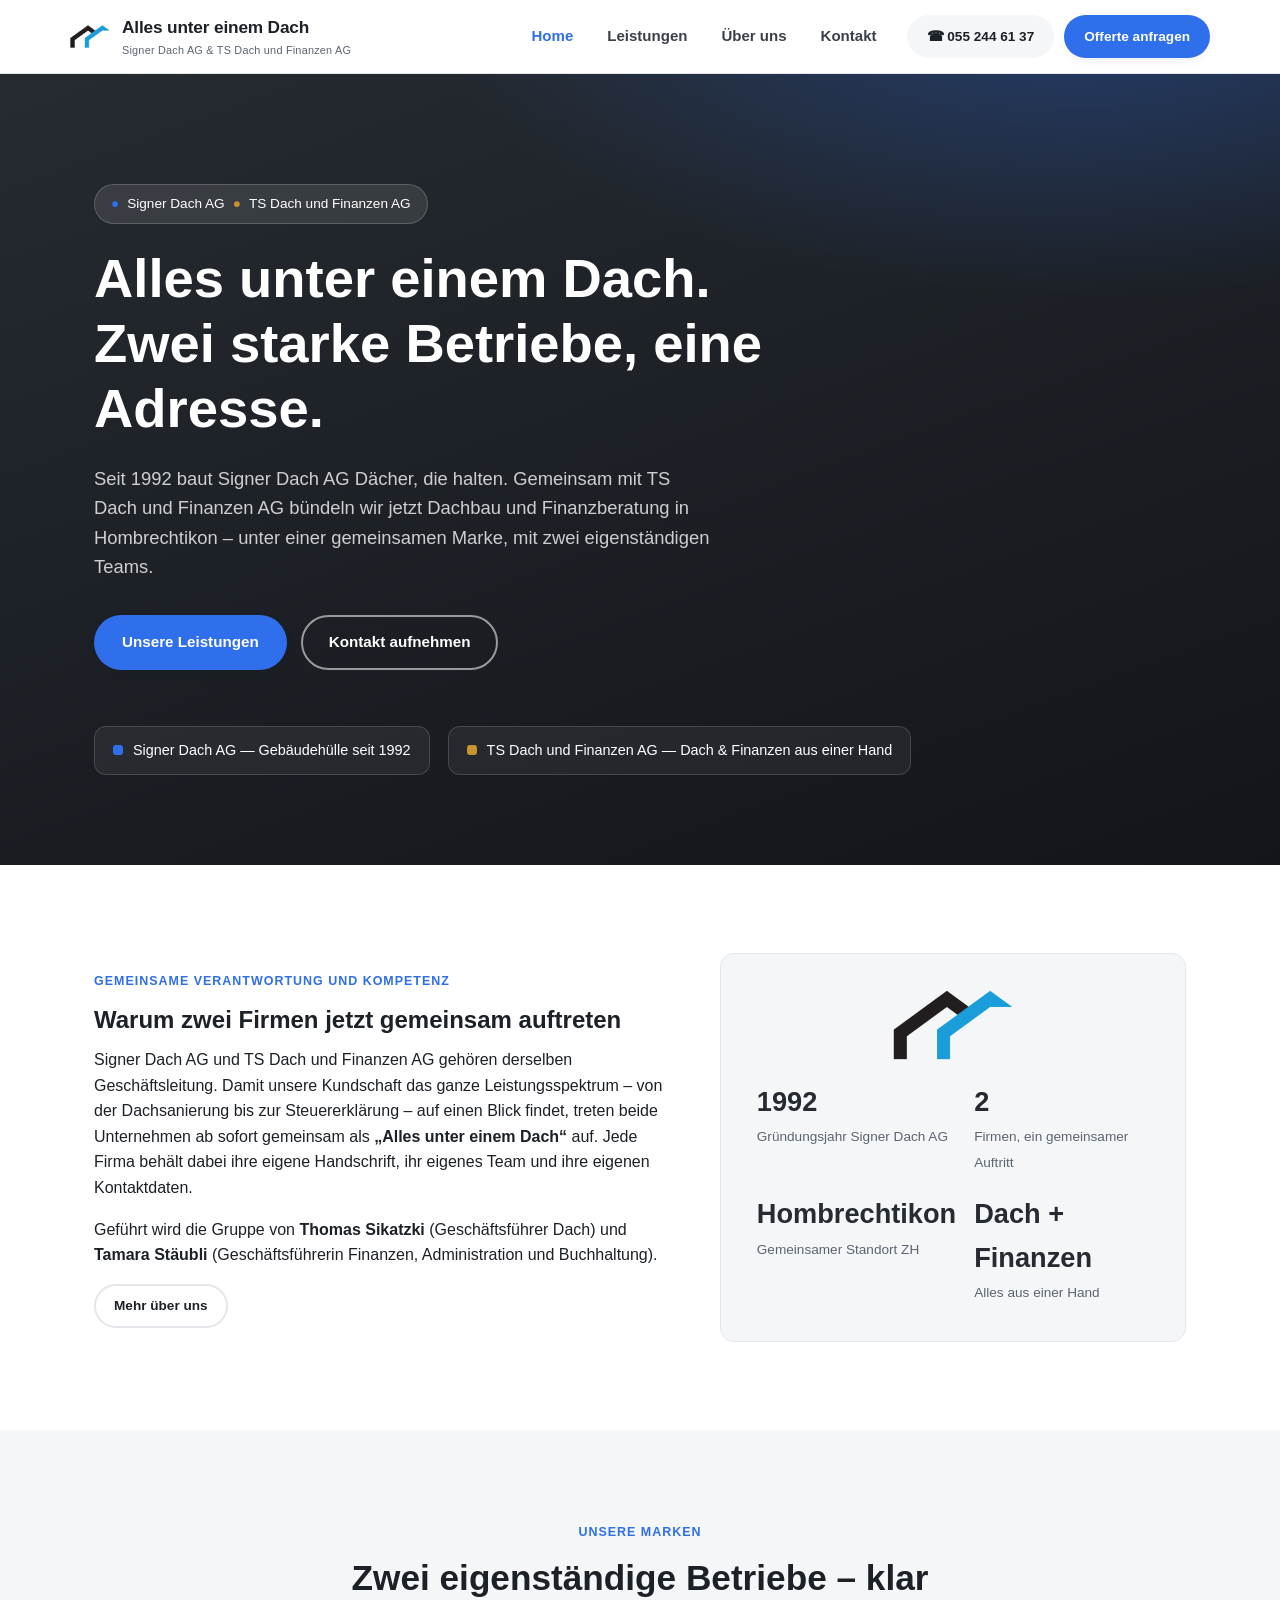
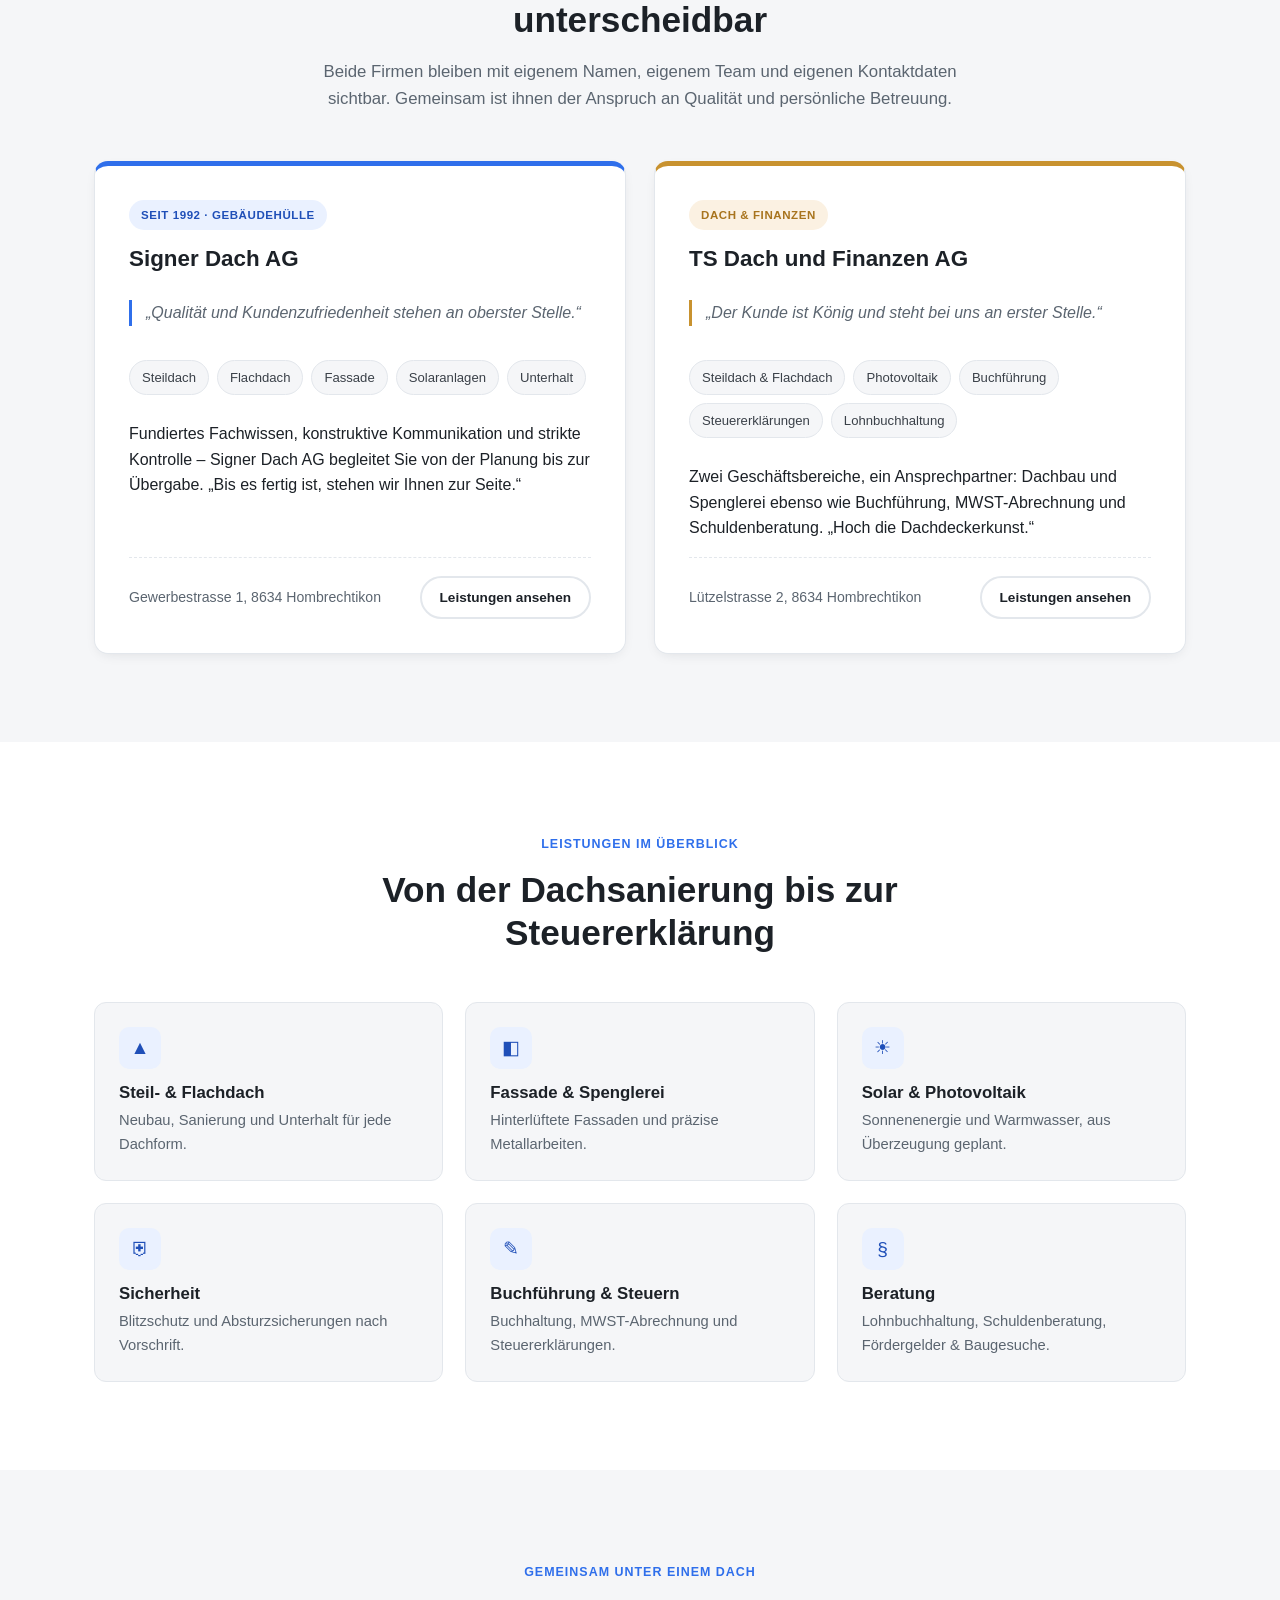
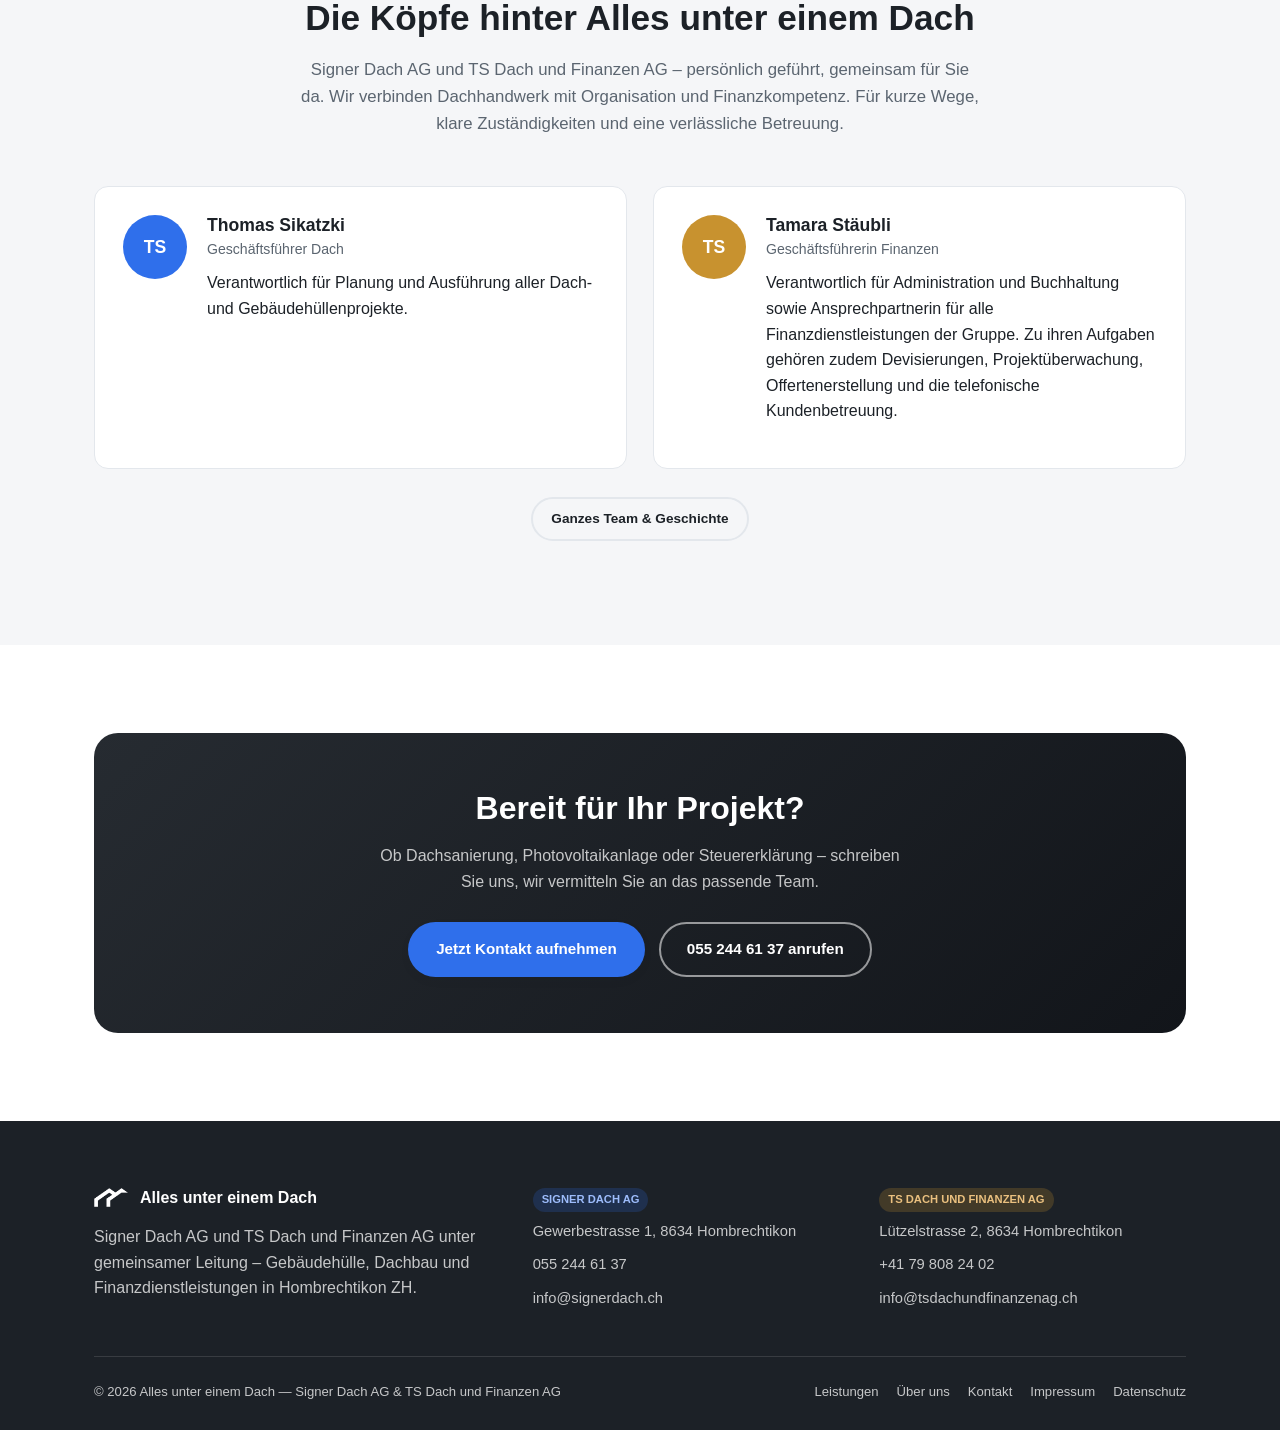
==== commit dac494f6: "Update homepage intro and team section wording Co-Authored-By: Claude Opus 5.5 <noreply@anthropic.co" ====
--- a/index.html
+++ b/index.html
@@ -55,7 +55,7 @@
   <div class="container">
     <div class="story">
       <div>
-        <span class="eyebrow">Zwei Marken, ein Dach</span>
+        <span class="eyebrow">Gemeinsame Verantwortung und Kompetenz</span>
         <h2>Warum zwei Firmen jetzt gemeinsam auftreten</h2>
         <p>Signer Dach AG und TS Dach und Finanzen AG gehören derselben Geschäftsleitung. Damit unsere Kundschaft das ganze Leistungsspektrum – von der Dachsanierung bis zur Steuererklärung – auf einen Blick findet, treten beide Unternehmen ab sofort gemeinsam als <strong>„Alles unter einem Dach“</strong> auf. Jede Firma behält dabei ihre eigene Handschrift, ihr eigenes Team und ihre eigenen Kontaktdaten.</p>
         <p>Geführt wird die Gruppe von <strong>Thomas Sikatzki</strong> (Geschäftsführer Dach) und <strong>Tamara Stäubli</strong> (Geschäftsführerin Finanzen, Administration und Buchhaltung).</p>
@@ -132,8 +132,9 @@
 <section class="bg-soft">
   <div class="container">
     <div class="section-head center">
-      <span class="eyebrow">Unser Team</span>
+      <span class="eyebrow">Gemeinsam unter einem Dach</span>
       <h2>Die Köpfe hinter Alles unter einem Dach</h2>
+      <p>Signer Dach AG und TS Dach und Finanzen AG – persönlich geführt, gemeinsam für Sie da. Wir verbinden Dachhandwerk mit Organisation und Finanzkompetenz. Für kurze Wege, klare Zuständigkeiten und eine verlässliche Betreuung.</p>
     </div>
     <div class="team-grid">
       <div class="team-card">
